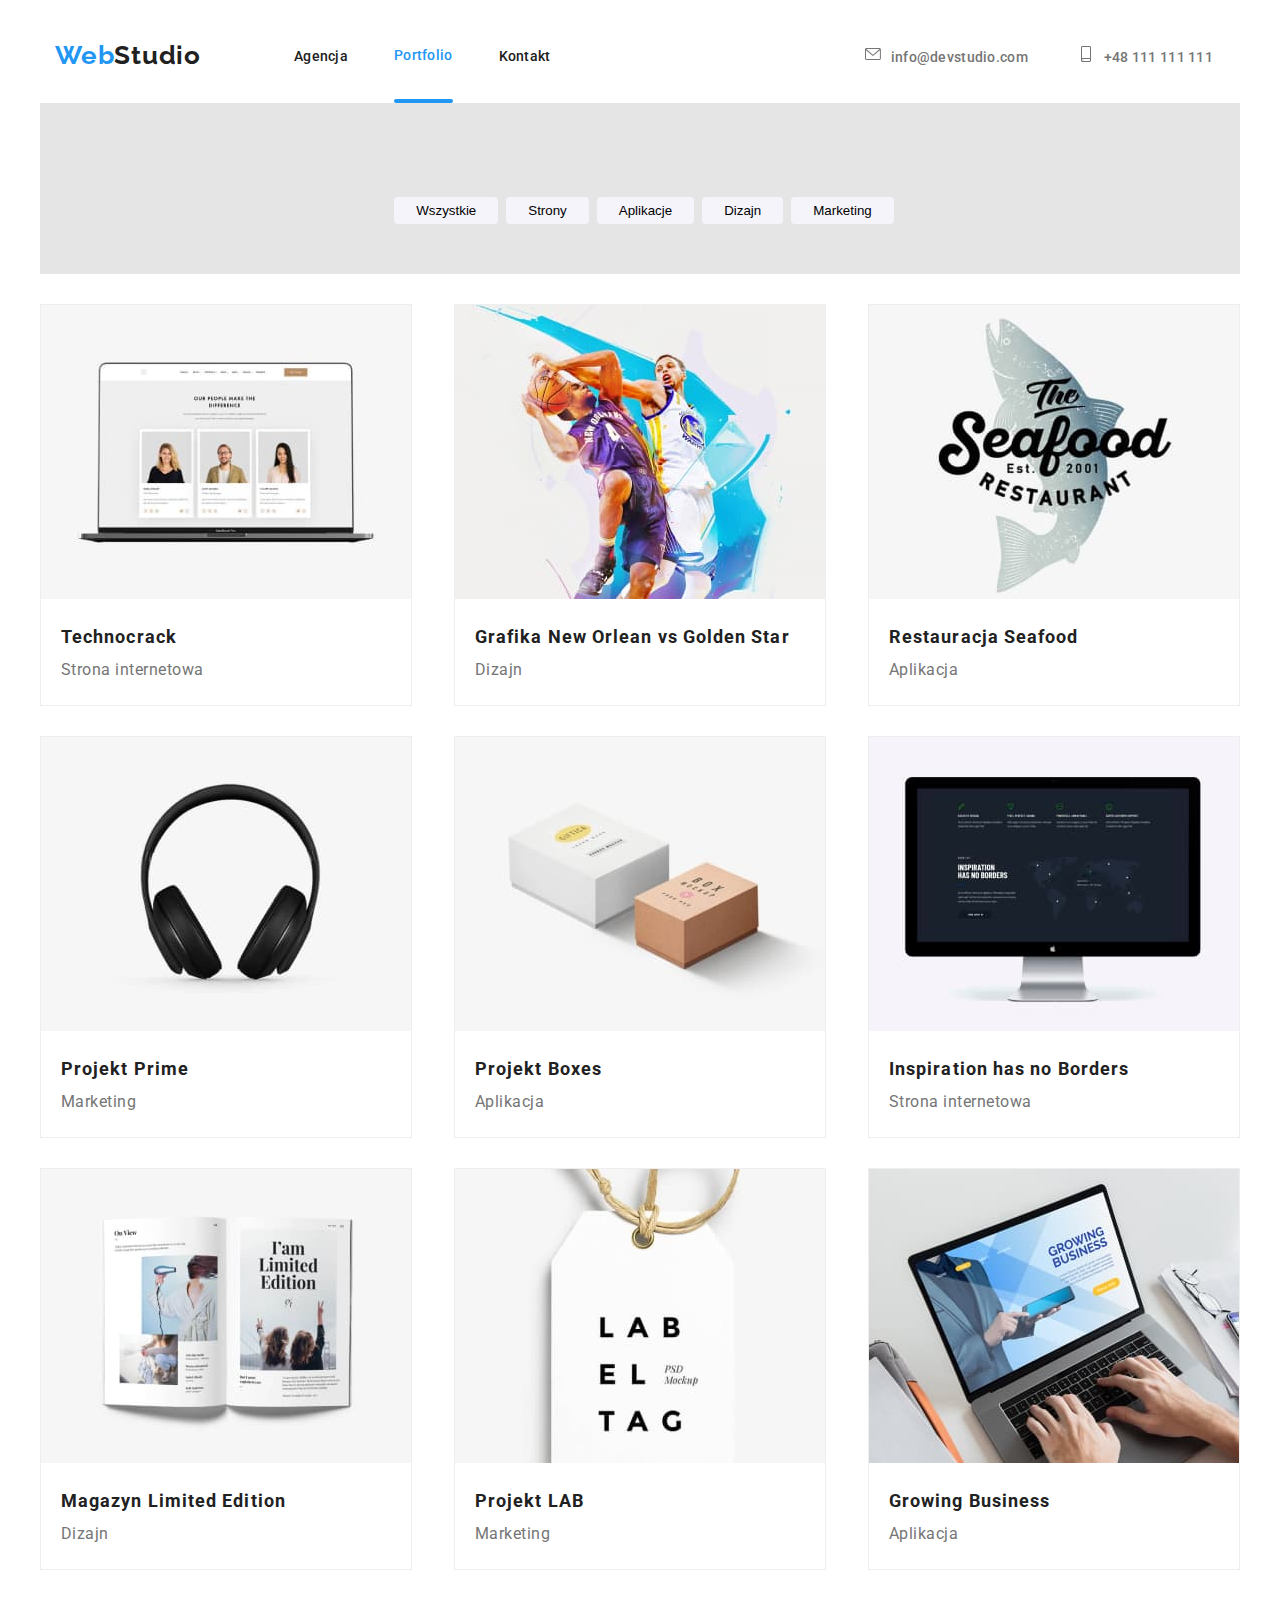
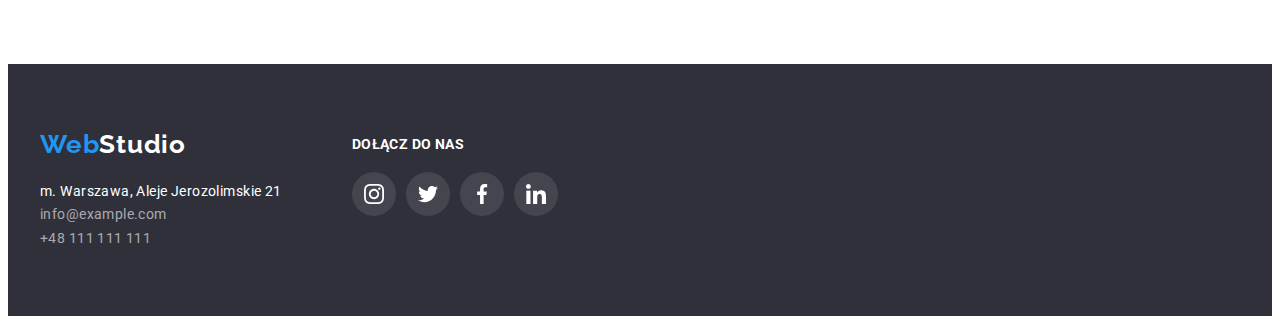
==== portfolio.html @ 2c991fac "Add files via upload" ====
<!DOCTYPE html>
<html lang="en">
<head>
    <meta charset="UTF-8">
    <meta http-equiv="X-UA-Compatible" content="IE=edge">
    <meta name="viewport" content="width=device-width, initial-scale=1.0">
    <link rel="preconnect" href="https://fonts.gstatic.com">
    <link href="https://fonts.googleapis.com/css2?family=Raleway:wght@500;700&family=Roboto:ital,wght@0,400;0,500;0,900;1,700&display=swap" rel="stylesheet"> 
    <link href="css/style.css" rel="stylesheet">
    <title>Portfolio</title>
    
</head>
<body class="body">
    <header class="header">
        <div class="container">
            <nav class="navigation">
                <ul class="navigation-list">
                    <li class="navigation-list-item-logo list">
                        <a class="navigation-list-link-logo link" href="index.html"><span class="logo-span">Web</span>Studio</a></li>
                    <li class="navigation-list-item list">
                        <a class="navigation-list-link link" href="index.html" list>Agencja</a></li>
                    <li class="navigation-list-item list">
                        <a class="navigation-list-link link current" href="portfolio.html">Portfolio</a></li>
                    <li class="navigation-list-item list">
                        <a class="navigation-list-link link" href="#">Kontakt</a></li>
                </ul>
            </nav>
            <a class="address-header-mail" href="mailto:info@devstudio.com">
                <svg class="header-contacts-icon" width="16px" height="16px">
                    <use href="images/icons.svg#icon-envelope"></use>
                </svg>info@devstudio.com
            </a>
            <a class="address-header-tel link" href="tel:+48111111111"> 
                <svg class="header-contacts-icon" width="16px" height="16px">
                    <use href="images/icons.svg#icon-smartphone"></use>
                </svg>+48 111 111 111
            </a>
            </div>
    </header>

    <main class="main container">
         <!--hero-->
         <section class="portfolio-hero section-btn-portfolio">
            <div class="container-btn">
            <ul class="portfolio-hero-list">
                <li class="portfolio-hero-list-item list">
                    <button class="portfolio-hero-list-btn" type="button">Wszystkie</button>
                </li>
                <li class="portfolio-hero-list-item list">
                    <button class="portfolio-hero-list-btn" type="button">Strony</button>
                </li>
                <li class="portfolio-hero-list-item list">
                    <button class="portfolio-hero-list-btn" type="button">Aplikacje</button>
                </li>
                <li class="portfolio-hero-list-item list">
                    <button class="portfolio-hero-list-btn" type="button">Dizajn</button>
                </li>
                <li class="portfolio-hero-list-item list">
                    <button class="portfolio-hero-list-btn" type="button">Marketing</button>
                </li>
            </ul>
            </div>
        </section>

        <!--photos-->
        <section class="photos">
            <div class="container-photo">
            <ul class="photos-list">
              <li class="photos-list-item list">
                  <div class="photo-overlay">
                      <div class="photo-overlay-item">
                        <p class="photo-overlay-text">Technocrack jest popularną platformą wykorzystywaną do rozpowszechniania koronawirusa. Firmy wykorzystują tę platformę do celów szpiegowskich i ataków na niezabezpieczone serwery konkurencji</p>
                      </div>
                        <img class="photos-list-img" src="images/portfolio/laptop.jpg" alt="laptop photo" witdh="370" height="294">
                  </div>
                  <h3 class="photos-list-title">Technocrack</h3>
                  <span class="photos-list-text">Strona internetowa</span>
              </li>
              <li class="photos-list-item list">
                  <div class="photo-overlay">
                      <div class="photo-overlay-item">
                        <p class="photo-overlay-text">Technocrack jest popularną platformą wykorzystywaną do rozpowszechniania koronawirusa. Firmy wykorzystują tę platformę do celów szpiegowskich i ataków na niezabezpieczone serwery konkurencji</p>
                      </div>
                        <img class="photos-list-img" src="images/portfolio/bascketball.jpg" alt="backetball players" witdh="370" height="294">
                  </div>    
                  <h3 class="photos-list-title">Grafika New Orlean vs Golden Star</h3>
                  <p class="photos-list-text">Dizajn</p>
              </li>
              <li class="photos-list-item list">
                  <div class="photo-overlay">
                      <div class="photo-overlay-item">
                        <p class="photo-overlay-text">Technocrack jest popularną platformą wykorzystywaną do rozpowszechniania koronawirusa. Firmy wykorzystują tę platformę do celów szpiegowskich i ataków na niezabezpieczone serwery konkurencji</p>
                      </div>
                        <img class="photos-list-img" src="images/portfolio/seafood.jpg" alt="photo of seafood" witdh="370" height="294">
                  </div>
                  <h3 class="photos-list-title">Restauracja Seafood</h3>
                  <p class="photos-list-text">Aplikacja</p>
              </li>
              <li class="photos-list-item list">
                  <div class="photo-overlay">
                      <div class="photo-overlay-item">
                        <p class="photo-overlay-text">Technocrack jest popularną platformą wykorzystywaną do rozpowszechniania koronawirusa. Firmy wykorzystują tę platformę do celów szpiegowskich i ataków na niezabezpieczone serwery konkurencji</p>
                      </div>
                        <img class="photos-list-img" src="images/portfolio/headphone.jpg" alt="photo of headphones" witdh="370" height="294">
                  </div>
                  <h3 class="photos-list-title">Projekt Prime</h3>
                  <p class="photos-list-text">Marketing</p>
              </li>
              <li class="photos-list-item list">
                  <div class="photo-overlay">
                      <div class="photo-overlay-item">
                        <p class="photo-overlay-text">Technocrack jest popularną platformą wykorzystywaną do rozpowszechniania koronawirusa. Firmy wykorzystują tę platformę do celów szpiegowskich i ataków na niezabezpieczone serwery konkurencji</p>
                      </div>
                        <img class="photos-list-img" src="images/portfolio/box.jpg" alt="photo of boxes" witdh="370" height="294">
                  </div>
                  <h3 class="photos-list-title">Projekt Boxes</h3>
                  <p class="photos-list-text">Aplikacja</p>
              </li>
              <li class="photos-list-item list">
                  <div class="photo-overlay">
                      <div class="photo-overlay-item">
                            <p class="photo-overlay-text">Technocrack jest popularną platformą wykorzystywaną do rozpowszechniania koronawirusa. Firmy wykorzystują tę platformę do celów szpiegowskich i ataków na niezabezpieczone serwery konkurencji</p>
                      </div>
                        <img class="photos-list-img" src="images/portfolio/monitor.jpg" alt="photo of monitor" witdh="370" height="294">
                  </div>
                  <h3 class="photos-list-title">Inspiration has no Borders</h3>
                  <p class="photos-list-text">Strona internetowa</p>
              </li>
              <li class="photos-list-item list">
                  <div class="photo-overlay">
                      <div class="photo-overlay-item">
                        <p class="photo-overlay-text">Technocrack jest popularną platformą wykorzystywaną do rozpowszechniania koronawirusa. Firmy wykorzystują tę platformę do celów szpiegowskich i ataków na niezabezpieczone serwery konkurencji</p>
                      </div>
                        <img class="photos-list-img" src="images/portfolio/book.jpg" alt="photo of book" witdh="370" height="294">
                  </div>
                  <h3 class="photos-list-title">Magazyn Limited Edition</h3>
                  <p class="photos-list-text">Dizajn</p>
              </li>
              <li class="photos-list-item list">
                  <div class="photo-overlay">
                      <div class="photo-overlay-item">
                        <p class="photo-overlay-text">Technocrack jest popularną platformą wykorzystywaną do rozpowszechniania koronawirusa. Firmy wykorzystują tę platformę do celów szpiegowskich i ataków na niezabezpieczone serwery konkurencji</p>
                      </div>
                        <img class="photos-list-img" src="images/portfolio/label.jpg" alt="photo of label" witdh="370" height="294">
                  </div>
                  <h3 class="photos-list-title">Projekt LAB</h3>
                  <p class="photos-list-text">Marketing</p>
              </li>
              <li class="photos-list-item list">
                  <div class="photo-overlay">
                      <div class="photo-overlay-item">
                        <p class="photo-overlay-text">Technocrack jest popularną platformą wykorzystywaną do rozpowszechniania koronawirusa. Firmy wykorzystują tę platformę do celów szpiegowskich i ataków na niezabezpieczone serwery konkurencji</p>
                      </div>
                  <img class="photos-list-img" src="images/portfolio/work.jpg" alt="workspace photo" witdh="370" height="294">
                  </div>
                  <h3 class="photos-list-title">Growing Business</h3>
                  <p class="photos-list-text">Aplikacja</p>
              </li>
          </ul>
          </div>
        </section>
    </main>
    <footer class="footer-second">
        <div class="container">
        <ul class="footer-data">
            <li class="footer-data-list list">
                <a class="navigation-list-link-logo-footer" href="index.html"><span class="logo-span">Web</span>Studio</a></li>
        <address class="address"></li>
            <li class="footer-data-list list">
            <a class="addres-map" href="https://goo.gl/maps/pz23pLppjNHn7p5K6" target="_blank">m. Warszawa, Aleje Jerozolimskie 21</a></li>
            <li class="footer-data-list list">
                <a class="addres-mail" href="mailto:info@example.com">info@example.com</a></li>
            <li class="footer-data-list list">
                <a class="address-tel" href="tel:+48111111111"> +48 111 111 111</a></li>
        </address>
        </ul>
        <div class="join-us-portfolio">
            <p class="footer-text">Dołącz do nas</p>
            <ul class="footer-social list">
                <li class="footer-social-link">
                    <a class="footer-social-link-list" href="#">
                        <svg class="social-icon">
                            <use href="images/icons.svg#icon-instagram-2"></use>
                        </svg>
                    </a>
                </li>
                <li class="footer-social-link">
                    <a class="footer-social-link-list" href="#">
                        <svg class="social-icon">
                            <use href="images/icons.svg#icon-twitter-1"></use>
                        </svg>
                    </a>
                </li>
                <li class="footer-social-link">
                    <a class="footer-social-link-list" href="#">
                        <svg class="social-icon">
                            <use href="images/icons.svg#icon-facebook-1"></use>
                        </svg>
                    </a>
                </li>
                <li class="footer-social-link">
                    <a class="footer-social-link-list" href="#">
                        <svg class="social-icon">
                            <use href="images/icons.svg#icon-linkedin-1"></use>
                        </svg>
                    </a>
                </li>
            </ul>
        </div>
    </div>
    </footer>
</body>
</html>
---- css/style.css ----
:root {
    --main-color: #2196F3;
    --secondary-color: #757575;
    --third-color: #E5E5E5;
    --fourth-color: #F5F4FA;
    --fifth-color: #FFFFFF;
    --sixth-color: #212121;
    --seveth-color: #2F303A;
    --main-font: 'Roboto', sans-serif;
    --secondary-font: 'Raleway', sans-serif;

}
h1, h2, h3, h4, h5, h6, ul, ol, p {
    margin: 0;
    padding: 0;
}
.list {
    list-style: none;
}
.link {
    text-decoration: none;
}
img {
    display: block;
}

.body {
    font-family: var(--main-font);
    color:var(--sixth-color);
    
}
.container{
    width: 1200px;
    align-items: center;
    margin: 0 auto;
}
.section {
    padding-top: 94px;
    padding-bottom: 50px;
}
.section-btn-portfolio {
    padding-top: 94px;
    padding-bottom: 50px;    
}
/* ======COMPONENTS====== */
.logo-span {
    color: #2196F3;
}
.section-header {
    padding-top: 94px;
    padding-bottom: 50px;

}
.navigation-list-link-logo,
.navigation-list-link,
.address-header,
.navigation-list-link-logo-footer,
.addres-map,
.addres-mail,
.address-tel {
    text-decoration: none;
}


/* ======END COMPONENTS====== */

/* ============INDEX.HTML============ */

/* ======HEADER====== */
.navigation-list-link-logo {
    font-family: var(--secondary-font);
    font-weight: 700;
    font-size: 26px;
    line-height: 1.192;
    letter-spacing: 0.03em;
    color: var(--sixth-color);
    margin-right: 93px;
    margin-left: 15px;
    }
.navigation-list-link {
    font-weight: 500;
    font-size: 14px;
    line-height: 1.142;
    letter-spacing: 0.02em;
    color: var(--sixth-color);
}
.address-header-tel, .address-header-mail {
    font-weight: 500;
    font-size: 14px;    
    line-height: 1.142;
    letter-spacing: 0.02em;
    color: var(--secondary-color);
    text-decoration: none;
}

.navigation-list-item .current {
    color:var(--main-color);    
}
.current::after{
    display: block;
    content: "";
    width: 100%;
    height: 4px;
    left: 453px;
    top: 76px;
    background: #2196F3;
    border-radius: 2px;
    margin-top: 35px;
    margin-bottom: -38px;

}
/* .navigation-list-item-logo {
    margin-bottom: 28px;
} */

.navigation-list-link:hover,
.navigation-list-link:focus,
.address-header-tel:hover,
.address-header-tel:focus,
.address-header-mail:focus,
.address-header-mail:hover,
.address-header:hover,
.address-header:focus {
    color:var(--main-color)
}

.header .container{
    display: flex;
    align-items: center;
    padding-top: 32px;
    padding-bottom: 32px;
}

.navigation {
    display: flex;
}
.navigation-list {
    display: flex;
    align-items: center;
}
.navigation-list-item:not(:last-child) {
    margin-right: 46px;
}
.header .address-header-mail {
    margin-left: auto;  
}
.header .address-header-tel {
    margin-left: 50px;
    margin-right: 27px;
}
.header-contacts-icon {
    margin-right: 10px;
    fill:currentColor
}

/* ======END HEADER====== */

/* ======MAIN====== */

    /* ======SECTION HERO====== */
.hero{
    background-image: linear-gradient(rgba(47, 48, 58, 0.4), rgba(47, 48, 58, 0.4)), url('../images/background-header.png');
    height: 600px;
    text-align: center;
    padding-top: 200px;
    width: 1600px;
    margin-right: auto;
    margin-left: auto;
}

.hero-h1 {
    font-weight: 900;
    font-size: 44px;
    line-height: 1.4;
    color: var(--fifth-color);
    letter-spacing: 0.06em;
    text-transform: uppercase;
    margin-bottom: 30px;
    width: 696px;
}
.hero-btn {
    background-color: var(--main-color);
    box-shadow: 0px 4px 4px rgba(0, 0, 0, 0.15);
    border-radius: 4px;
    border-color: #2196F3;
    cursor: pointer;
    font-size: 16px;
    line-height: 1.9;
    color: var(--fifth-color);
    text-align: center;
    letter-spacing: 0.06em;
    padding: 10px 42px;
}
.hero .container {
    display: flex;
    flex-direction: column; 
}
    /* ======END SECTION HERO====== */
    /* ======SECTION ADVENTEGES====== */
.adventeges-list-item-title {
    font-weight: 700;
    font-size: 14px;
    line-height: 1.143;
    letter-spacing: 0.03em;
    text-transform: uppercase;
    margin: 10px 0;  
}
.adventeges-list-item-text {
    font-size: 14px;
    line-height: 1.714;
    letter-spacing: 0.03em;
    color: var(--secondary-color); 
    display: block;
    width: 270px;  
}
.section-title {
    font-size: 36px;
    letter-spacing: 0.03em;
    background-color: var(--third-color);        
}
.adventeges-list {
    display: flex; 
    justify-content: space-between;
}
.section-title .h2 {
    margin-left: 424px;
    margin-right: auto;
}
.activities-list {
    display: flex;
    justify-content: space-between;
}
.adventeges-list-icon-background {
    display: flex;
    justify-content: center;
    border-radius: 4px;
    background-color: var(--fourth-color);
    padding: 25px 0px;
}
.what-we-do-list {
    position: absolute;
    width: 100%;
    height: 70px;
    left: 0;
    top: 224px;
    padding-top: 27px;
    background: linear-gradient(rgba(47, 48, 58, 0.8), rgba(47, 48, 58, 0.8));
}
.what-we-do {
    display: flex;
    justify-content: center;
}
.activities-list-item {
   position: relative;
}

.what-we-do-text {
    font-weight: 500;
    font-size: 14px;
    line-height: 1.143;
    text-align: center;
    letter-spacing: 0.03em;
    color: var(--fifth-color)
}
    /* ======END SECTION ADVENTEGES====== */
    /* ======SECTION ABOUT-US====== */
.about-us {
    font-style: normal;
    font-weight: 700;
    font-size: 36px;
    line-height: 1.167;
    text-align: center;
    letter-spacing: 0.03em;
}
.about-us-list-item-title {
    font-weight: 500;
    font-size: 16px;
    line-height: 1.187;
    letter-spacing: 0.03em;
    padding-top: 30px;
    padding-bottom: 10px;
    text-align: center;
}
.about-us-list-item-link-text {    
    font-size: 16px;
    line-height: 1.187;
    letter-spacing: 0.03em;    
    color: var(--secondary-color);
    text-align: center;
    margin-bottom: 16px;

}

.section-about-us {
    background-color: var(--fourth-color);
    padding-bottom: 94px;
}
.about-us-list-item {
    background-color: var(--fifth-color);
    box-shadow: 0px 1px 3px rgba(0, 0, 0, 0.12), 0px 1px 1px rgba(0, 0, 0, 0.14), 0px 2px 1px rgba(0, 0, 0, 0.2);
    border-radius: 0px 0px 4px 4px;
}
.section-about-us .container .about-us-list {
    display: flex;
    justify-content: space-between;   
}
.about-us-social {
    display: flex;
    align-items: center;
    justify-content: center
}
.social-icon {
    display: flex;
    width: 20px;
    height: 20px;
}
.about-us-social-link-list {
    display: flex;
    width: 44px;
    height: 44px;
    border-radius: 50%;
    justify-content: center;
    align-items: center;
    margin-bottom: 20px;
    fill: #AFB1B8;
}
.about-us-social-link-list:hover,
.about-us-social-link-list:focus {
    color: var(--fifth-color);
    background-color: var(--main-color);
    fill: var(--fifth-color);    
}

    /* ======END SECTION ABOUT-US====== */

    /* ======SECTION OUR CLIENTS====== */
.our-client-list {
    display: flex;
    justify-content: center;
    align-items: center;
    margin-top: 50px;
    justify-content: space-between;
    fill: currentColor;
    color: #AFB1B8;

}
.our-client-item {
    display: flex;
    border: 1px solid #AFB1B8;
    border-radius: 4px;
    width: 170px;
    height: 92px;
}
.our-client-item:hover,
.our-client-item:focus {
    background-color: #E5E5E5;
    cursor: pointer;
    color: var(--main-color);
}

    /* ======SECTION OUR CLIENTS====== */
/* ======END MAIN====== */

/* ======FOOTER====== */
.navigation-list-link-logo-footer {
    display: block;
    font-family: var(--secondary-font);
    font-weight: 700;
    font-size: 26px;
    line-height: 1.192;
    letter-spacing: 0.03em;
    color: var(--fifth-color);
    padding-bottom: 20px;
    }
.addres-map{
    font-size: 14px;
    line-height: 1.714;
    letter-spacing: 0.03em;
    color:var(--fifth-color)
}
.addres-mail,
.address-tel {
    font-size: 14px;
    line-height: 1.714;
    letter-spacing: 0.03em;
    color: rgba(255, 255, 255, 0.6);
}
.address {
    font-style: normal;
}
.footer {
    background-color: var(--seveth-color);
    left: 0px;
    top: 2097px;
}
.footer .container {
    padding-top: 60px;
    padding-bottom: 60px;
    display: flex;
}
.footer-second .container {
    display: flex;
}
.footer-second {
    background-color: var(--seveth-color);
    left: 0px;
    top: 2097px;
}
.footer-social-link-list:hover,
.footer-social-link-list:focus {
    color: var(--fifth-color);
    background-color: var(--main-color);
    fill: var(--fifth-color); 
       
}
.footer-social-link {
    display: flex;
    justify-content: space-between;  
}
.footer-social {
    display: flex;
    border-radius: 50%;   
}
.footer-social-link-list
{   display: flex;
    justify-content: center;
    border-radius: 50%;
    width: 44px;
    height: 44px;
    align-items: center;
    fill: currentColor;
    color: var(--fifth-color);
    background-color: rgba(255, 255, 255, 0.1);
    margin-right: 10px;
    
}
.join-us {
    width: 206px;
    height: 80px;
    justify-content: center;
    align-items: center;
    padding-left: 70px;
    padding-bottom: 100px;
}
.footer-text {
    font-weight: 700;
    font-size: 14px;
    line-height: 1.143;
    letter-spacing: 0.03em;
    text-transform: uppercase;
    color: var(--fifth-color);
    padding-bottom: 20px;
}
.join-us-portfolio {
    width: 206px;
    height: 80px;
    justify-content: center;
    align-items: center;
    padding-left: 70px;
    padding-bottom: 100px;
    padding-top: 72px;
}
/* ======END FOOTER====== */
/* ============END INDEX.HTML============ */


/* ============PORTFOLIO.HTML============ */

.navigation-list-link2 {
    color: var(--main-color)
}
/* ======MAIN====== */
    /* ======HERO====== */

.portfolio-hero-list-btn {
    font-weight: 500;
    background: var(--fourth-color);
    border-radius: 4px;
    cursor: pointer;
    align-items: center;
    padding: 6px 22px;
}
.portfolio-hero-list-btn:hover,
.portfolio-hero-list-btn:focus {
    background-color: var(--main-color);
    color: var(--fifth-color);
}
.container .portfolio-hero-list {
    display: flex;
    justify-content: center;
    
}
.portfolio-hero-list-item .portfolio-hero-list-btn {
    margin-left: 8px;
    border: 0px;
  }
.portfolio-hero-list:first-child {
    margin-left: 0;
  }
    /* ======END HERO====== */

    /* ======PHOTOS====== */
.photos-list-title {
    font-weight: 700;
    font-size: 18px;
    line-height: 2;
    letter-spacing: 0.06em;
    margin-bottom: 4;
    margin-top: 20px;
    margin-left: 20px;
}
.photos-list-text {
    font-size: 16px;
    line-height: 1.875;
    letter-spacing: 0.03em;
    color: var(--secondary-color);
    margin-left: 20px;
    margin-bottom: 20px;
}
.photos .container-photo .photos-list {
    display: flex;
    justify-content: space-between;
    flex-wrap: wrap;
    
}
.header.main-container, .portfolio-hero {
    background-color: var(--third-color);
}
.photos-list-item {
    position: relative;
    background-color: var(--fifth-color);
    border: 1px solid #EEEEEE;
    margin-top: 30px;
    
}
.photos .container-photo {
    margin-bottom: 94px;
}
.photos-list-item:hover
 {
    box-shadow: 0px 1px 1px rgba(0, 0, 0, 0.12), 0px 4px 4px rgba(0, 0, 0, 0.06), 1px 4px 6px rgba(0, 0, 0, 0.16);
}
.photo-overlay {
    position: relative;
    overflow: hidden;
    
}
.photos-list-item:hover .photo-overlay-item {
    transform: translateY(0);
}
.photo-overlay-item {
    position: absolute;
    display: flex;
    justify-content: center;
    align-items: center;
    text-align: center; 
    height: 100%;
    color: var(--fifth-color);
    font-weight: 400;
    font-size: 18px;
    line-height: 1.556;
    letter-spacing: 0.03em;
    top: 0;
    left: 0;
    transform: translateY(100%);
    transition: transform 250ms ease;
    background: linear-gradient(rgba(33, 150, 243, 0.9), rgba(33, 150, 243, 0.9));


}

 /* ======END PHOTOS====== */

/* ============END PORTFOLIO.HTML============ */

/* ======MODAL BUTTON====== */
.backdrop {
    position: fixed;
    height: 100%;
    width: 100%;
    left: 0;
    top: 0;
    background: rgba(0, 0, 0, 0.2);  
    transition: ease-in-out; 
    transition-duration: 2000ms;
}
.modal {
    position: absolute;
    top: 50%;
    left:50%;
    transform: translate(-50%,-50%);
    width: 528px;
    min-height: 581px;
    background-color: #FFFFFF; 
    
}
.close-btn {
    position: absolute;
    top: 8px;
    right: 8px;
    width: 30px;
    height: 30px;
    background-color: #FFFFFF;
    border-radius: 50%;
    border: 1px solid rgba(0, 0, 0, 0.1);
    cursor: pointer;
}  
.is-hidden {
    opacity: 0;
    visibility: hidden;
    pointer-events: none;
}
.modal-close-btn {
    height: 11px;
    width: 11px;
}
/* ======END MODAL BUTTON====== */
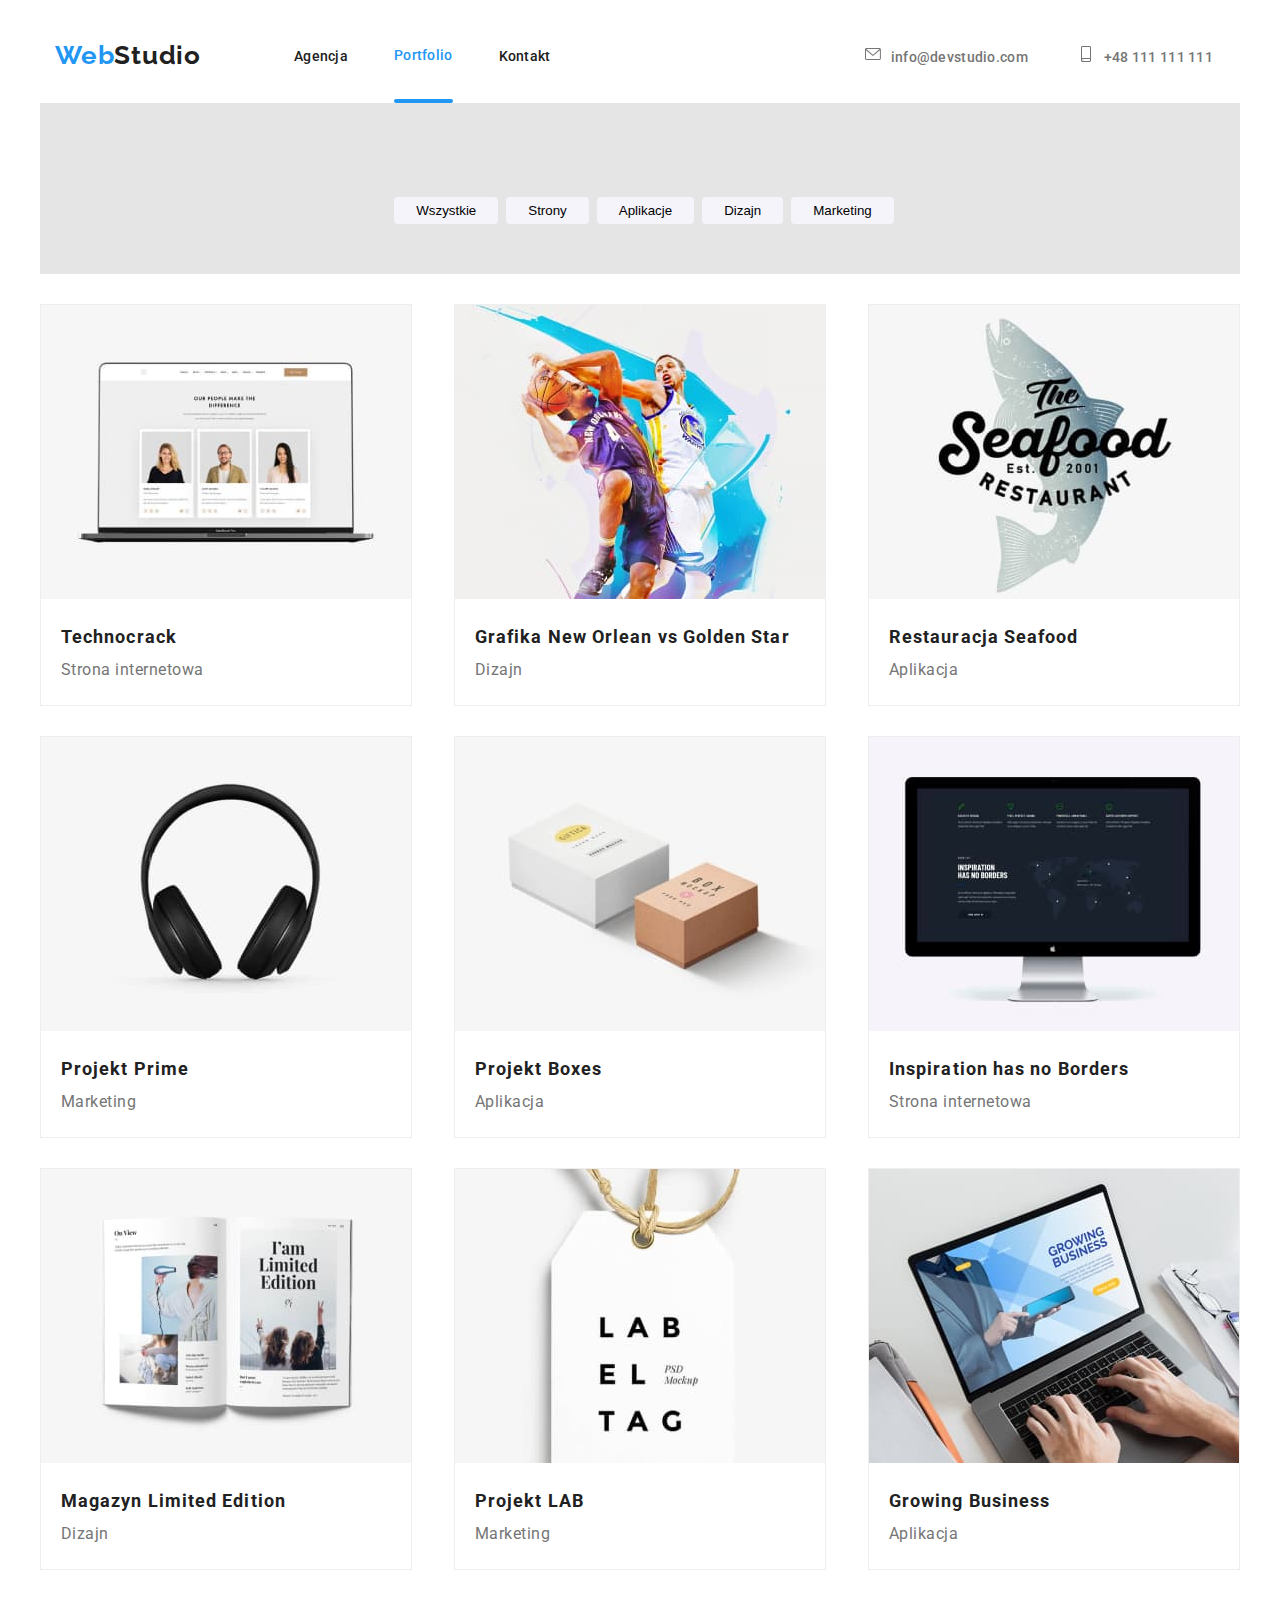
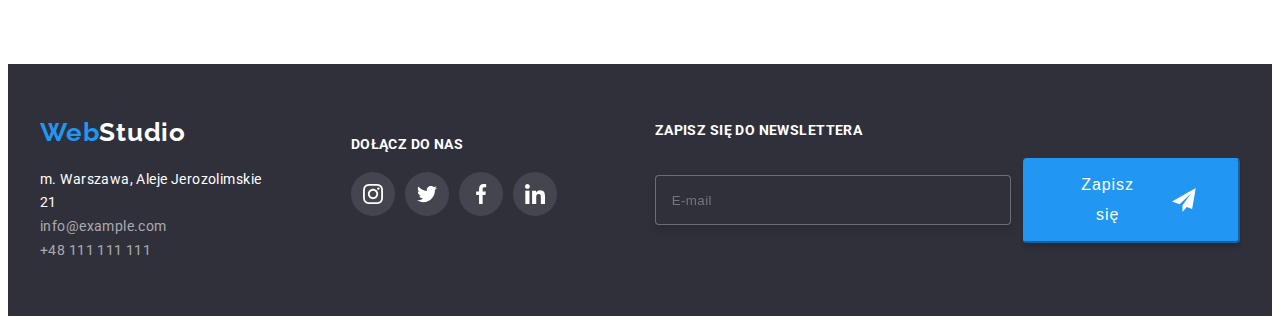
==== commit dc7d9044: "modal" ====
--- a/portfolio.html
+++ b/portfolio.html
@@ -207,6 +207,22 @@
                 </li>
             </ul>
         </div>
+        <div class="footer_newsletter">
+                <form class="footer_newsletter-form">
+                    <p class="footer_newsletter-header">ZAPISZ SIĘ DO NEWSLETTERA</p>
+                    <div class="footer_newsletter-input">
+                        <input type="email" name="email-newsletter" class="footer_newsletter-email"
+                            placeholder="E-mail">
+                        <button type="submit" class="hero-btn footer_newsletter-btn">
+                            Zapisz się
+                            <svg class="footer_newsletter-icon">
+                                <use xlink:href="./images/icons.svg#icon-icon-send" />
+                            </svg>
+                        </button>
+                    </div>
+                </form>
+            </div>
+        </div>
     </div>
     </footer>
 </body>
--- a/css/style.css
+++ b/css/style.css
@@ -353,7 +353,6 @@
 }
 .our-client-item:hover,
 .our-client-item:focus {
-    background-color: #E5E5E5;
     cursor: pointer;
     color: var(--main-color);
 }
@@ -435,7 +434,7 @@
     
 }
 .join-us {
-    width: 206px;
+    width: 270px;
     height: 80px;
     justify-content: center;
     align-items: center;
@@ -460,6 +459,50 @@
     padding-bottom: 100px;
     padding-top: 72px;
 }
+.footer_newsletter {
+    margin-left: 98px;
+    margin-bottom: 15px;
+}
+
+.footer_newsletter-header {
+    font-weight: 700;
+    font-size: 14px;
+    line-height: 1.143;
+    letter-spacing: 0.03em;
+    text-transform: uppercase;
+    color: #FFFFFF;
+    margin-bottom: 20px;
+}
+.footer_newsletter-input {
+    display: flex;
+    flex-direction: row;
+    align-items: center;
+}
+.footer_newsletter-email {
+    width: 358px;
+    height: 50px;
+    border: 1px solid rgba(255, 255, 255, 0.3);
+    box-sizing: border-box;
+    filter: drop-shadow(0px 4px 4px rgba(0, 0, 0, 0.15));
+    border-radius: 4px;
+    outline: none;
+    padding: 15px 16px;
+    margin-right: 12px;
+    background-color: #2f303a;
+    letter-spacing: 0.03em;
+    color: #fff;
+}
+.footer_newsletter-btn {
+    display: flex;
+    justify-content: center;
+    align-items: center;
+}
+.footer_newsletter-icon {
+    width: 24px;
+    height: 24px;
+    margin-left: 24px;
+}
+
 /* ======END FOOTER====== */
 /* ============END INDEX.HTML============ */
 
@@ -592,7 +635,89 @@
     width: 528px;
     min-height: 581px;
     background-color: #FFFFFF; 
-    
+    padding: 40px;  
+}
+.modal-form {
+    display: flex;
+    justify-content: center;
+    align-items: flex-start;
+    flex-direction: column;
+}
+.modal-form-title {
+    display: flex;
+    font-weight: 500;
+    font-size: 20px;
+    line-height: 1.15;
+    text-align: center;
+    letter-spacing: 0.03em;
+    margin-bottom: 12px;
+    padding-left: 24px;
+}
+.modal-label {
+    font-size: 12px;
+    line-height: 1.668;
+    letter-spacing: 0.01em;
+    color: var(--secondary-color);
+}
+.modal-input{
+    border: 1px solid rgba(33, 33, 33, 0.2);
+    box-sizing: border-box;
+    border-radius: 4px;
+    width: 100%;
+    margin-bottom: 10px;
+    margin-top: 4px;
+    height: 40px;
+    padding-left: 40px;
+    font-size: 12px;
+}
+.modal-textarea {
+    border: 1px solid rgba(33, 33, 33, 0.2);
+    border-radius: 4px;
+    width: 100%;
+    margin-bottom: 20px;
+    height: 120px;
+    padding: 12px 16px;
+    font-size: 12px;
+    line-height: 1.668;
+    letter-spacing: 0.01em;
+   
+}
+.modal-form-policy {
+   
+    
+}
+.modal-form-policy-text {
+    font-size: 14px;
+    line-height: 1.714;
+    letter-spacing: 0.03em;
+    color: var(--secondary-color);
+}
+.modal-form-policy-text::before {
+    content: "";
+    display: inline-block;
+    width: 16px;
+    height: 16px;
+    border: 1px solid #000;
+    transition: all 250ms cubic-bezier(0.075, 0.82, 0.165, 1);
+    margin-right: 8px;
+    
+}
+.modal-form-policy:checked +.modal-form-policy-text::before {
+    background-color: var(--main-color);
+    border: 3px solid var(--fifth-color);
+    background-image: url('../images/vector.svg');
+    background-size: contain;
+    background-position: center;
+    background-repeat: no-repeat; 
+    
+}
+
+.modal-button {
+    background: var(--main-color);
+    box-shadow: 0px 4px 4px rgba(0, 0, 0, 0.15);
+    border-radius: 4px;
+    color: var(--fifth-color);
+    padding: 10px 76px;
 }
 .close-btn {
     position: absolute;
@@ -614,4 +739,52 @@
     height: 11px;
     width: 11px;
 }
+.modal-checkbox-wrapper {
+    display: flex;
+    justify-content: center;
+    align-items: center;
+    margin: 0 auto;
+    flex-direction: column;
+}
+.modal-disclaimer-wrapper {
+    display: flex;
+    justify-content: center;
+    align-items: center; 
+    margin-bottom: 30px;
+}
+
+.modal-input-wrapper {
+    position: relative ;
+    width: 100%;
+}
+.modal-form-icon {
+    position: absolute;
+    top: 50%;
+    left: 3%;
+    transform: translateY(-50%);
+    height: 18px;
+    width: 18px;  
+}
+.modal-input:focus,
+.modal-textarea:focus {
+    border-color: var(--main-color);
+    outline: none; 
+    border: 1px solid #2196F3;
+    border-radius: 4px;   
+}
+.modal-input:focus +.modal-form-icon {
+    fill: var(--main-color);
+    outline: none; 
+}
+.visually-hidden {
+    position: absolute !important;
+    clip: rect(1px 1px 1px 1px);
+    clip: rect(1px, 1px, 1px, 1px);
+    padding: 0 !important;
+    border: 0 !important;
+    height: 1px !important;
+    width: 1px !important;
+    overflow: hidden;
+  }
+
 /* ======END MODAL BUTTON====== */